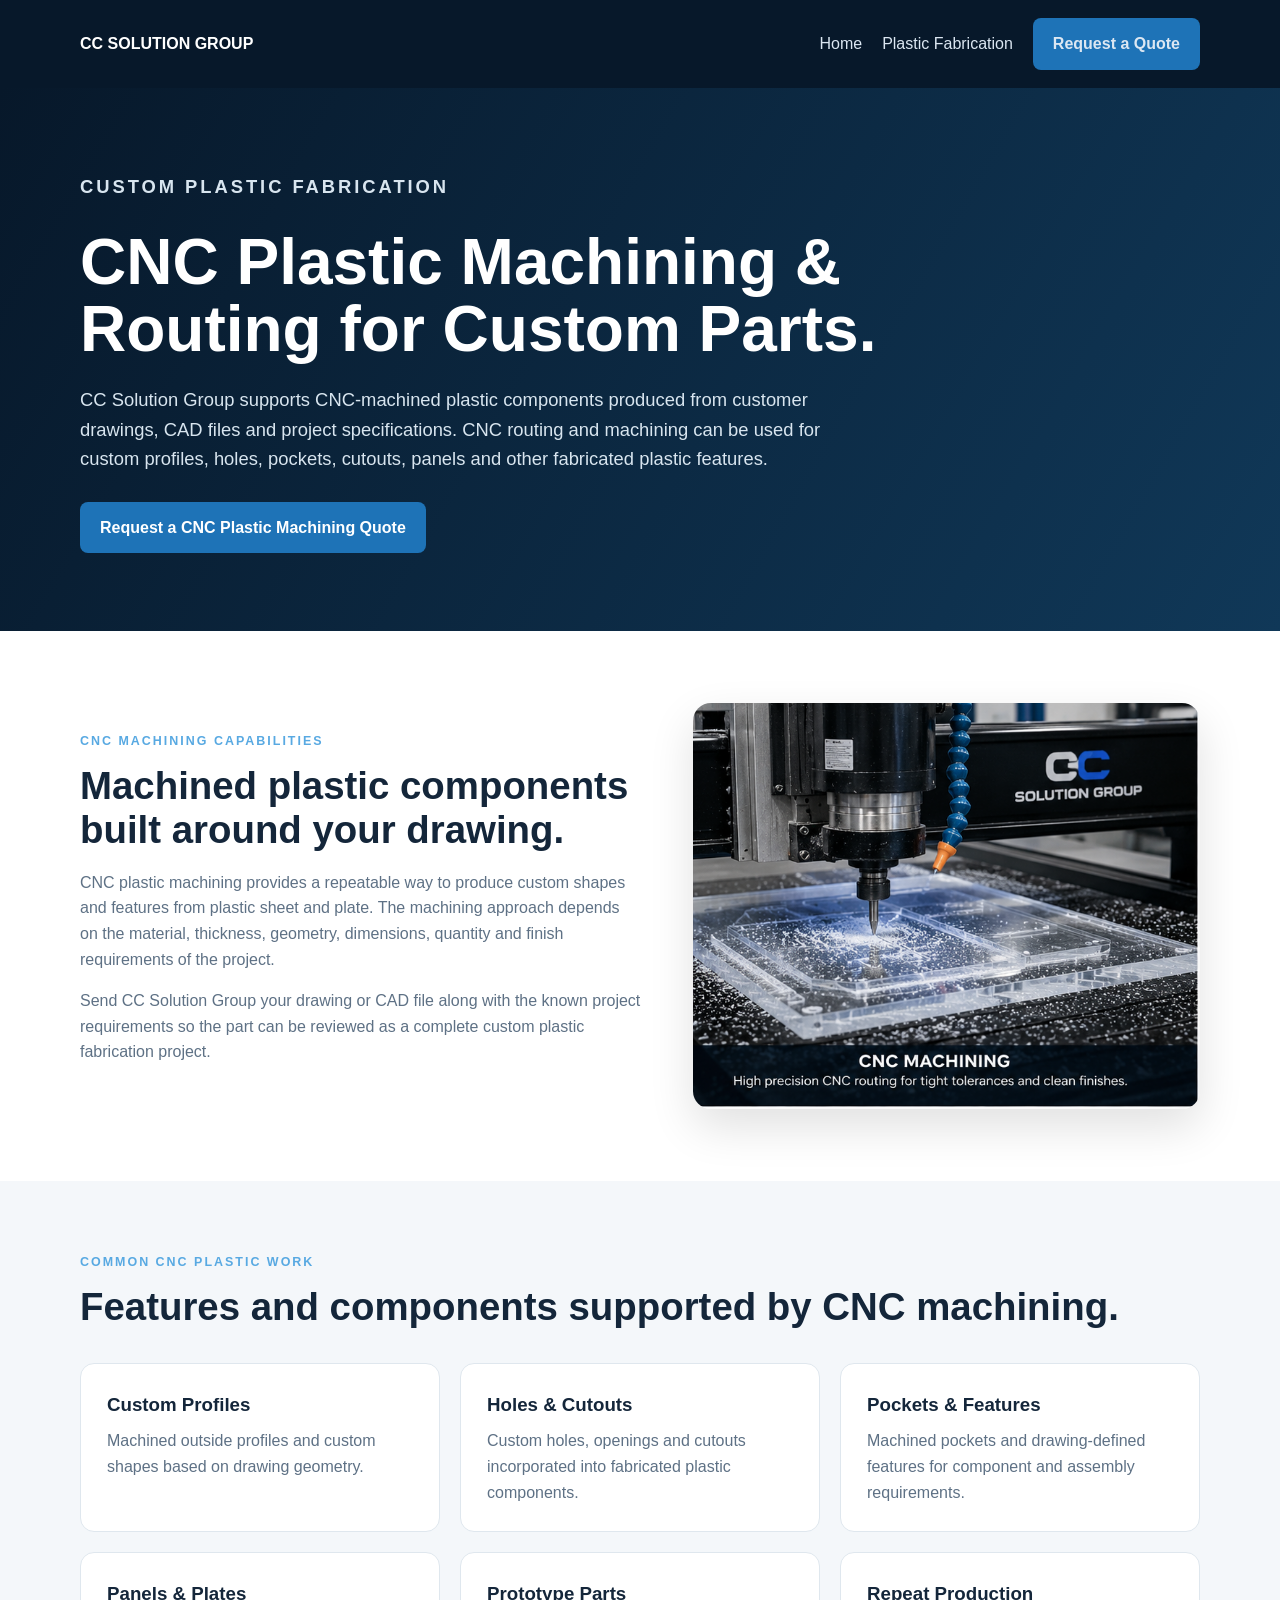
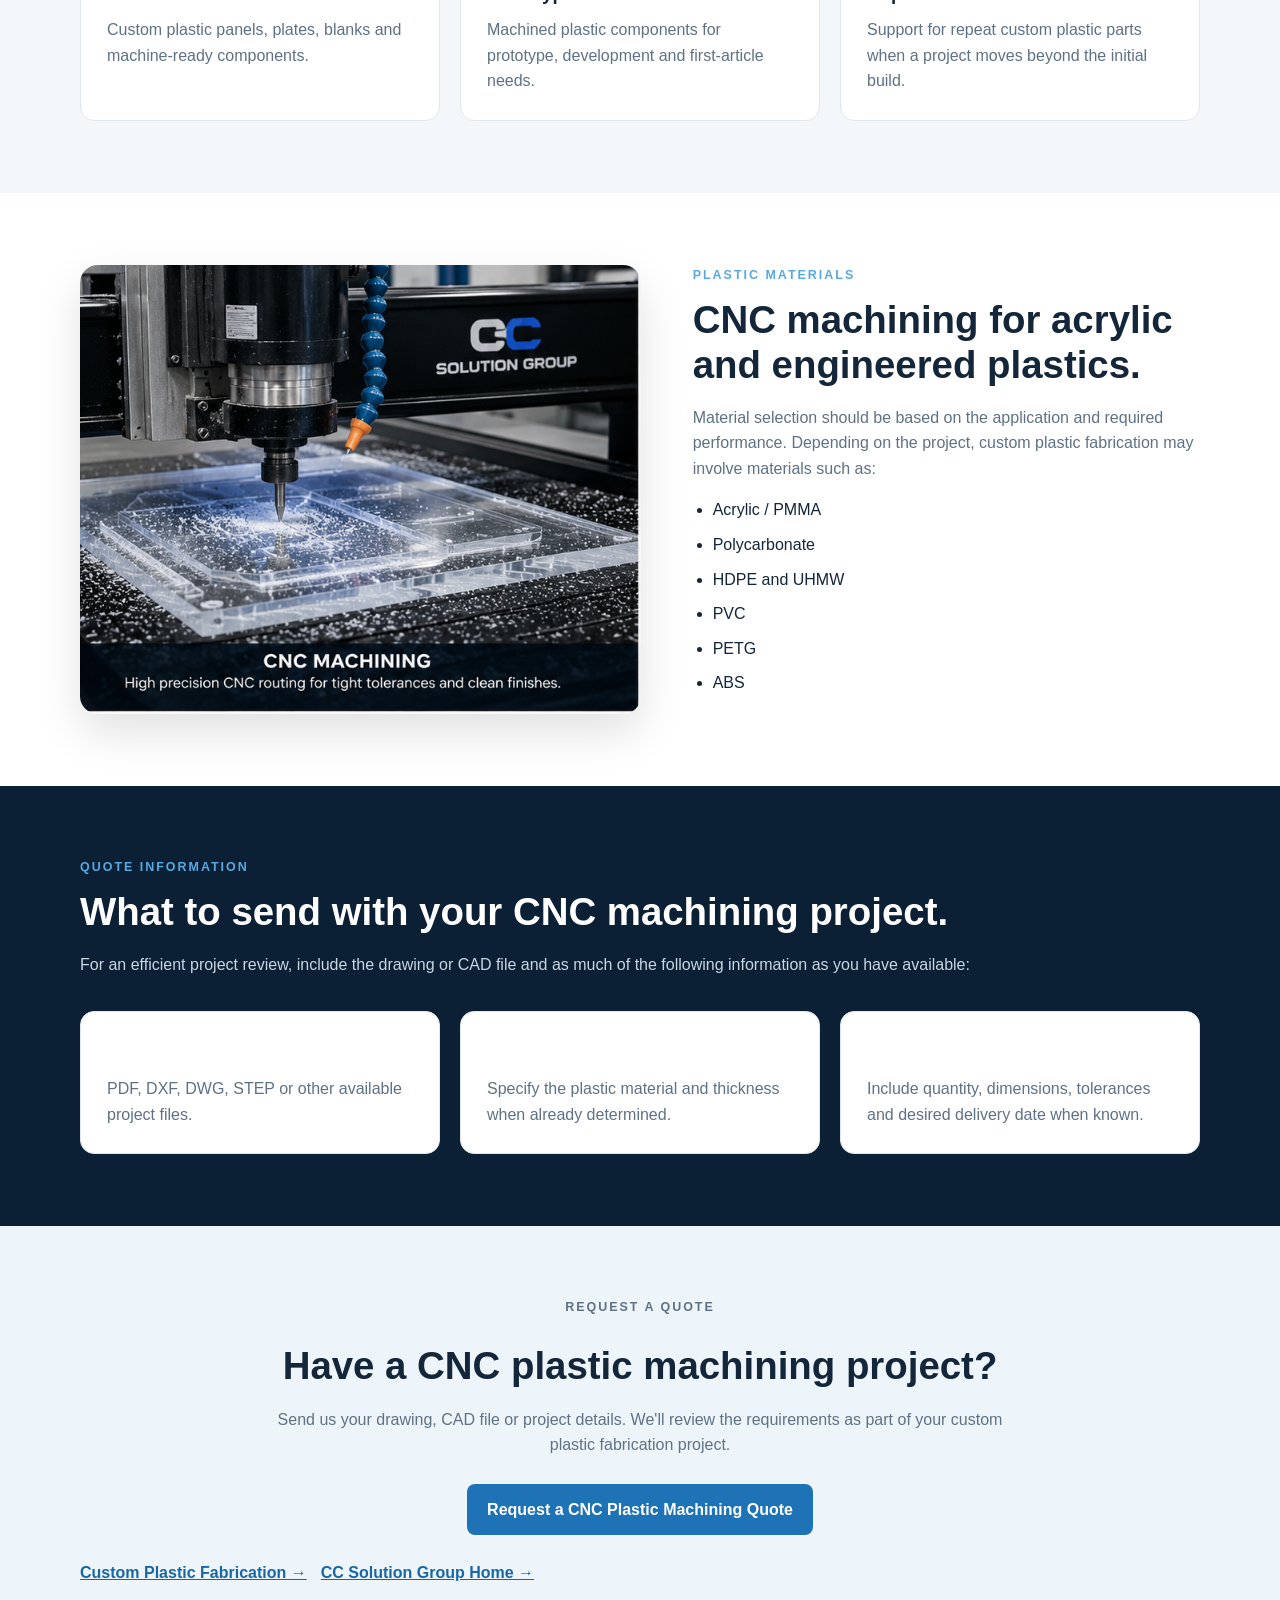
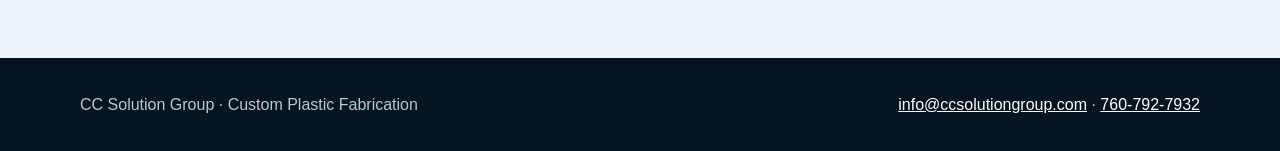
==== cnc-plastic-machining.html @ 5985f424 "Add files via upload" ====
<!doctype html>
<html lang="en"><head>
<meta charset="utf-8"><meta name="viewport" content="width=device-width,initial-scale=1">
<title>CNC Plastic Machining & Routing | CC Solution Group</title>
<meta name="description" content="CNC plastic machining and routing for custom plastic parts, panels and components. CC Solution Group supports acrylic and engineered plastic fabrication from drawings and CAD files.">
<meta name="robots" content="index, follow">
<link rel="canonical" href="https://ccsolutiongroup.com/cnc-plastic-machining.html">
<style>
:root{--navy:#07182a;--blue:#1767a6;--light:#f4f7fa;--text:#14263a;--muted:#5e7185}
*{box-sizing:border-box}body{margin:0;font-family:Arial,Helvetica,sans-serif;color:var(--text);line-height:1.6}.wrap{width:min(1120px,92%);margin:auto}.top{background:var(--navy);color:#fff}.nav{display:flex;justify-content:space-between;align-items:center;padding:18px 0;gap:20px}.brand{font-weight:800;color:#fff;text-decoration:none}.navlinks{display:flex;gap:20px;align-items:center}.navlinks a{color:#dce7f2;text-decoration:none}.btn{display:inline-block;padding:13px 20px;border-radius:8px;background:#1e73b7;color:#fff;text-decoration:none;font-weight:700}.hero{background:linear-gradient(120deg,#07182a,#103858);color:#fff;padding:84px 0 78px}.eyebrow{font-size:.78rem;font-weight:800;letter-spacing:.16em;text-transform:uppercase;color:#58a9e2;margin:0 0 12px}h1{font-size:clamp(2.3rem,5vw,4.2rem);line-height:1.05;margin:0 0 22px;max-width:900px}.hero p{font-size:1.15rem;color:#d8e5ef;max-width:800px;margin:0 0 28px}section{padding:72px 0}.split{display:grid;grid-template-columns:1.05fr .95fr;gap:52px;align-items:center}h2{font-size:clamp(1.8rem,3vw,2.7rem);line-height:1.15;margin:0 0 18px}.copy{color:var(--muted)}img{width:100%;border-radius:18px;display:block;box-shadow:0 18px 45px rgba(0,0,0,.12)}.light{background:var(--light)}.grid{display:grid;grid-template-columns:repeat(3,1fr);gap:20px;margin-top:34px}.card{background:#fff;border:1px solid #dfe7ee;border-radius:14px;padding:26px}.card h3{margin:0 0 8px}.card p{margin:0;color:var(--muted)}.list{padding-left:20px}.list li{margin:9px 0}.dark{background:#0b2035;color:#fff}.dark .copy{color:#c9d6e2}.cta{text-align:center;background:#eef5fa}.cta p{max-width:730px;margin:0 auto 26px;color:var(--muted)}.related{display:flex;gap:14px;flex-wrap:wrap;margin-top:25px}.related a{color:#1767a6;font-weight:700}footer{background:#061421;color:#b9c7d4;padding:34px 0}.footer{display:flex;justify-content:space-between;gap:20px;flex-wrap:wrap}footer a{color:#fff}@media(max-width:800px){.split{grid-template-columns:1fr}.grid{grid-template-columns:1fr 1fr}.navlinks a:not(.btn){display:none}}@media(max-width:520px){.grid{grid-template-columns:1fr}}
</style>
<script type="application/ld+json">{"@context":"https://schema.org","@type":"Service","name":"CNC Plastic Machining","provider":{"@type":"Organization","name":"CC Solution Group","url":"https://ccsolutiongroup.com/"},"url":"https://ccsolutiongroup.com/cnc-plastic-machining.html","description":"CNC plastic machining and routing for custom plastic parts and components from drawings and CAD files."}</script>
</head><body>
<header class="top"><div class="wrap nav"><a class="brand" href="/">CC SOLUTION GROUP</a><nav class="navlinks"><a href="/">Home</a><a href="custom-plastic-fabrication.html">Plastic Fabrication</a><a class="btn" href="/#contact">Request a Quote</a></nav></div></header>
<main>
<section class="hero"><div class="wrap"><p class="eyebrow">Custom Plastic Fabrication</p><h1>CNC Plastic Machining & Routing for Custom Parts.</h1><p>CC Solution Group supports CNC-machined plastic components produced from customer drawings, CAD files and project specifications. CNC routing and machining can be used for custom profiles, holes, pockets, cutouts, panels and other fabricated plastic features.</p><a class="btn" href="/#contact">Request a CNC Plastic Machining Quote</a></div></section>
<section><div class="wrap split"><div><p class="eyebrow">CNC Machining Capabilities</p><h2>Machined plastic components built around your drawing.</h2><p class="copy">CNC plastic machining provides a repeatable way to produce custom shapes and features from plastic sheet and plate. The machining approach depends on the material, thickness, geometry, dimensions, quantity and finish requirements of the project.</p><p class="copy">Send CC Solution Group your drawing or CAD file along with the known project requirements so the part can be reviewed as a complete custom plastic fabrication project.</p></div><img src="cnc-machining.png" alt="CNC plastic machining and routing of custom plastic components"></div></section>
<section class="light"><div class="wrap"><p class="eyebrow">Common CNC Plastic Work</p><h2>Features and components supported by CNC machining.</h2><div class="grid">
<article class="card"><h3>Custom Profiles</h3><p>Machined outside profiles and custom shapes based on drawing geometry.</p></article>
<article class="card"><h3>Holes & Cutouts</h3><p>Custom holes, openings and cutouts incorporated into fabricated plastic components.</p></article>
<article class="card"><h3>Pockets & Features</h3><p>Machined pockets and drawing-defined features for component and assembly requirements.</p></article>
<article class="card"><h3>Panels & Plates</h3><p>Custom plastic panels, plates, blanks and machine-ready components.</p></article>
<article class="card"><h3>Prototype Parts</h3><p>Machined plastic components for prototype, development and first-article needs.</p></article>
<article class="card"><h3>Repeat Production</h3><p>Support for repeat custom plastic parts when a project moves beyond the initial build.</p></article>
</div></div></section>
<section><div class="wrap split"><img src="cnc-machining.png" alt="Custom CNC machined acrylic and plastic parts"><div><p class="eyebrow">Plastic Materials</p><h2>CNC machining for acrylic and engineered plastics.</h2><p class="copy">Material selection should be based on the application and required performance. Depending on the project, custom plastic fabrication may involve materials such as:</p><ul class="list"><li>Acrylic / PMMA</li><li>Polycarbonate</li><li>HDPE and UHMW</li><li>PVC</li><li>PETG</li><li>ABS</li></ul></div></div></section>
<section class="dark"><div class="wrap"><p class="eyebrow">Quote Information</p><h2>What to send with your CNC machining project.</h2><p class="copy">For an efficient project review, include the drawing or CAD file and as much of the following information as you have available:</p><div class="grid"><article class="card"><h3>Drawing / CAD</h3><p>PDF, DXF, DWG, STEP or other available project files.</p></article><article class="card"><h3>Material & Thickness</h3><p>Specify the plastic material and thickness when already determined.</p></article><article class="card"><h3>Quantity & Requirements</h3><p>Include quantity, dimensions, tolerances and desired delivery date when known.</p></article></div></div></section>
<section class="cta"><div class="wrap"><p class="eyebrow">Request a Quote</p><h2>Have a CNC plastic machining project?</h2><p>Send us your drawing, CAD file or project details. We'll review the requirements as part of your custom plastic fabrication project.</p><a class="btn" href="/#contact">Request a CNC Plastic Machining Quote</a><div class="related"><a href="custom-plastic-fabrication.html">Custom Plastic Fabrication →</a><a href="/">CC Solution Group Home →</a></div></div></section>
</main><footer><div class="wrap footer"><span>CC Solution Group · Custom Plastic Fabrication</span><span><a href="mailto:info@ccsolutiongroup.com">info@ccsolutiongroup.com</a> · <a href="tel:7607927932">760-792-7932</a></span></div></footer>
</body></html>
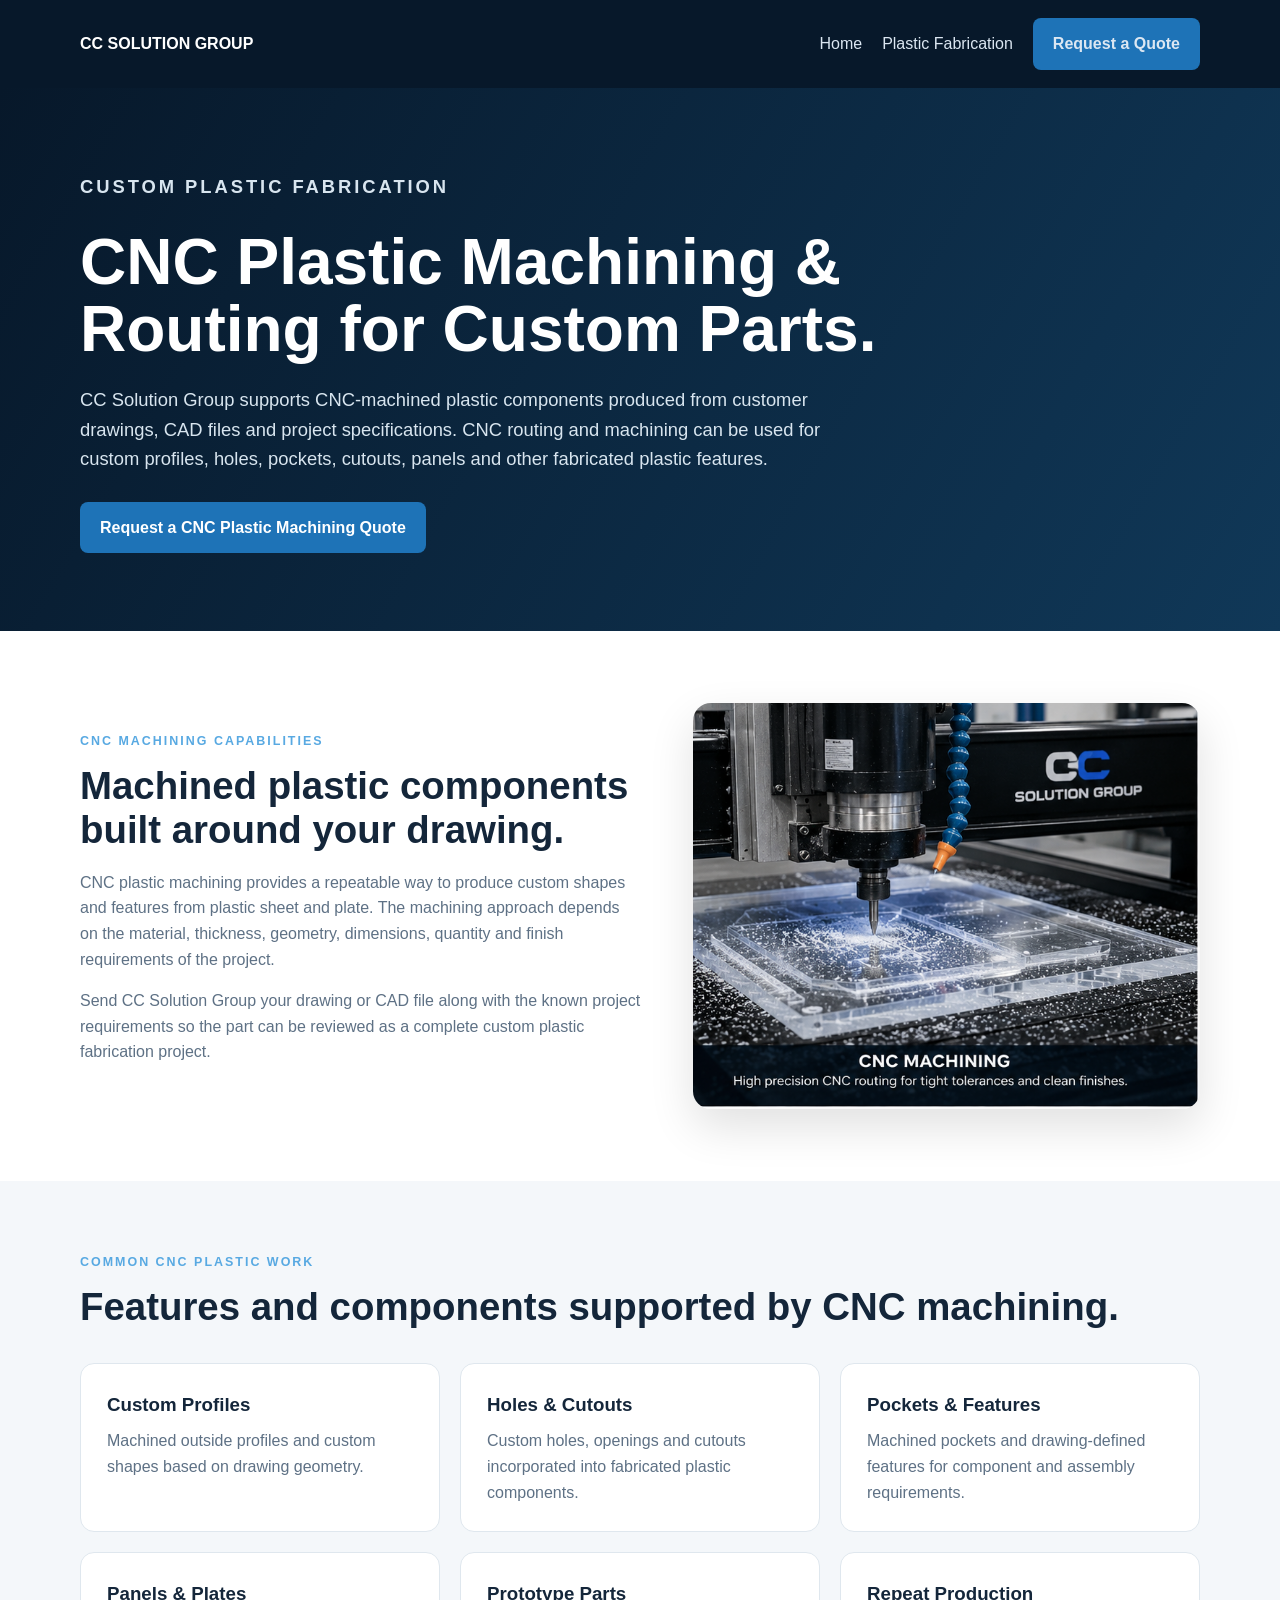
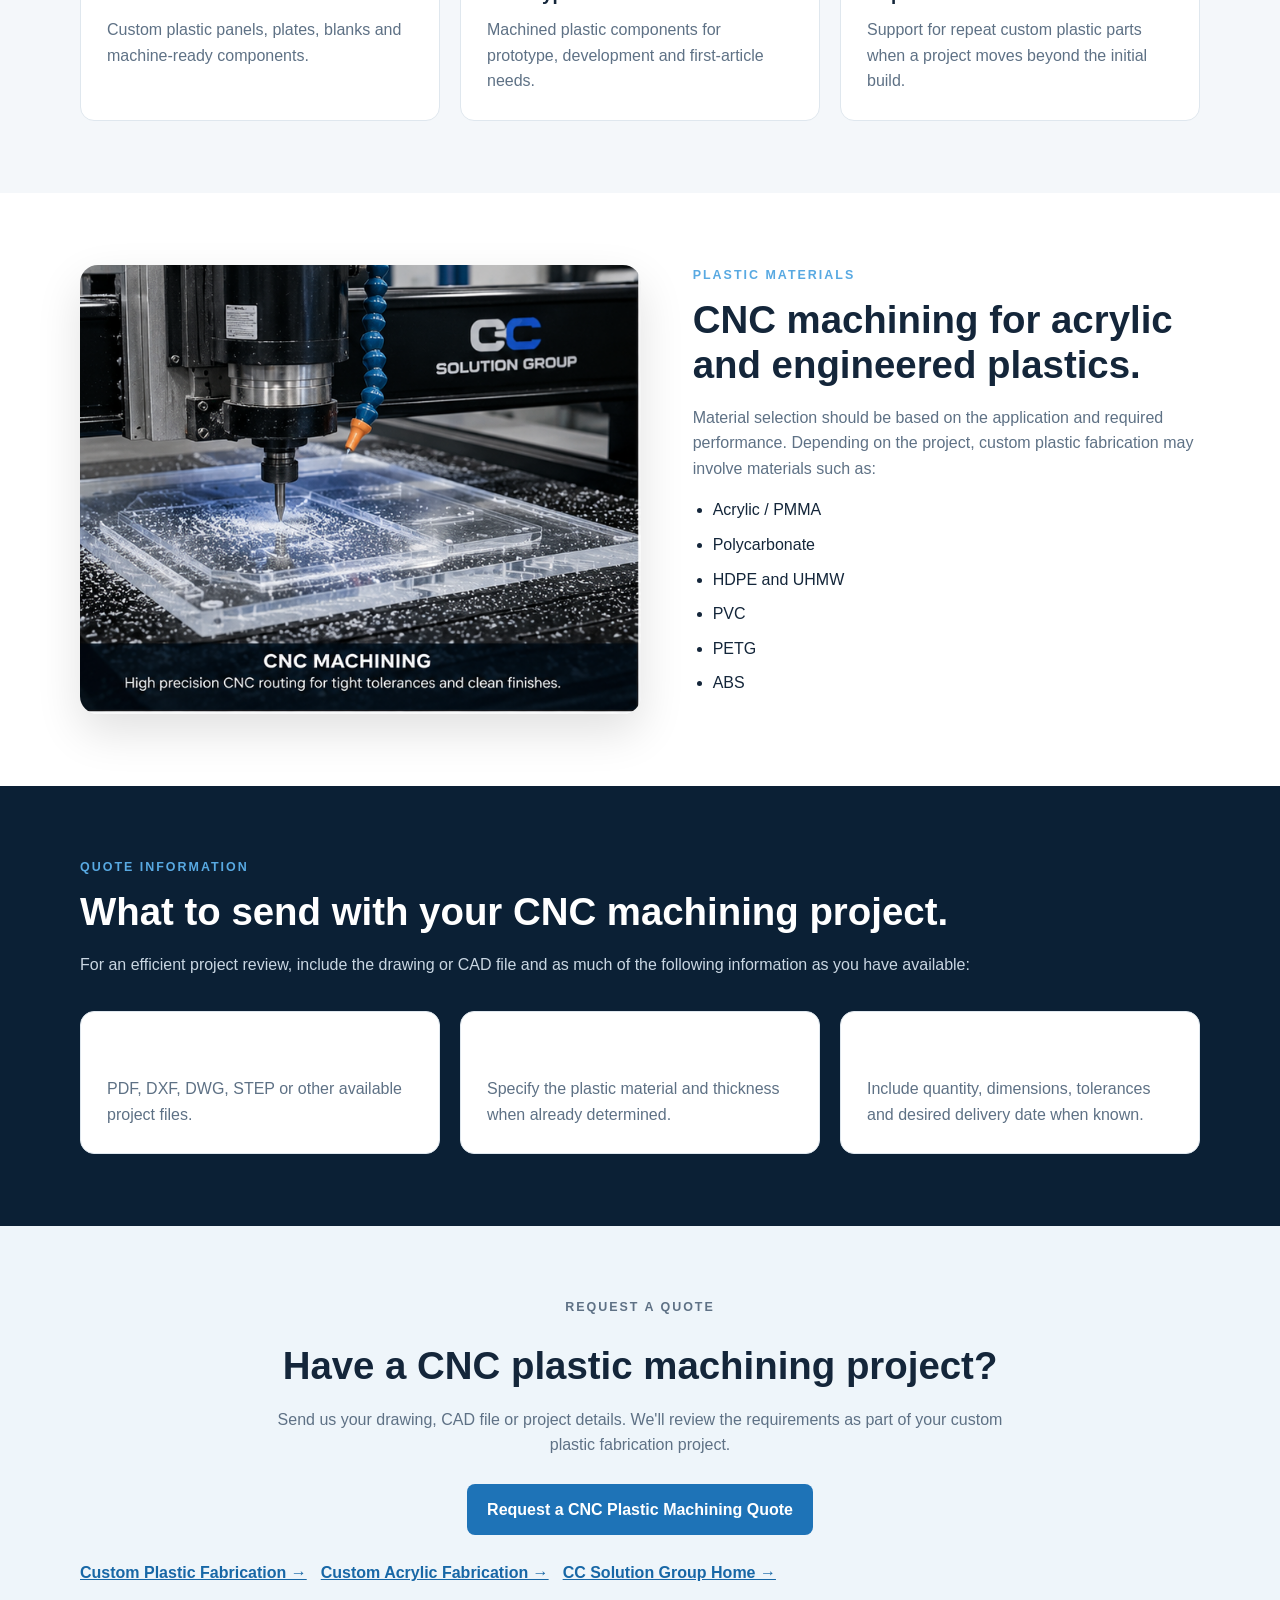
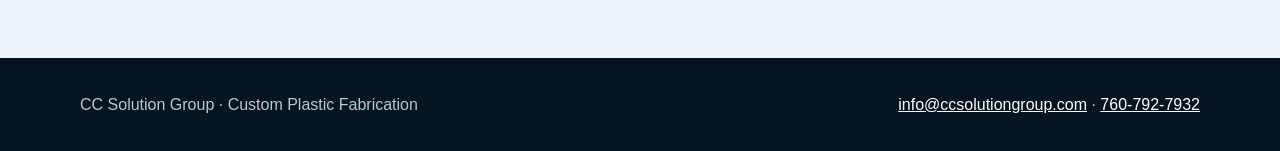
==== commit 3eb93278: "Enhance quote section with acrylic fabrication link Added links to custom acrylic fabrication in the" ====
--- a/cnc-plastic-machining.html
+++ b/cnc-plastic-machining.html
@@ -25,6 +25,6 @@
 </div></div></section>
 <section><div class="wrap split"><img src="cnc-machining.png" alt="Custom CNC machined acrylic and plastic parts"><div><p class="eyebrow">Plastic Materials</p><h2>CNC machining for acrylic and engineered plastics.</h2><p class="copy">Material selection should be based on the application and required performance. Depending on the project, custom plastic fabrication may involve materials such as:</p><ul class="list"><li>Acrylic / PMMA</li><li>Polycarbonate</li><li>HDPE and UHMW</li><li>PVC</li><li>PETG</li><li>ABS</li></ul></div></div></section>
 <section class="dark"><div class="wrap"><p class="eyebrow">Quote Information</p><h2>What to send with your CNC machining project.</h2><p class="copy">For an efficient project review, include the drawing or CAD file and as much of the following information as you have available:</p><div class="grid"><article class="card"><h3>Drawing / CAD</h3><p>PDF, DXF, DWG, STEP or other available project files.</p></article><article class="card"><h3>Material & Thickness</h3><p>Specify the plastic material and thickness when already determined.</p></article><article class="card"><h3>Quantity & Requirements</h3><p>Include quantity, dimensions, tolerances and desired delivery date when known.</p></article></div></div></section>
-<section class="cta"><div class="wrap"><p class="eyebrow">Request a Quote</p><h2>Have a CNC plastic machining project?</h2><p>Send us your drawing, CAD file or project details. We'll review the requirements as part of your custom plastic fabrication project.</p><a class="btn" href="/#contact">Request a CNC Plastic Machining Quote</a><div class="related"><a href="custom-plastic-fabrication.html">Custom Plastic Fabrication →</a><a href="/">CC Solution Group Home →</a></div></div></section>
+<section class="cta"><div class="wrap"><p class="eyebrow">Request a Quote</p><h2>Have a CNC plastic machining project?</h2><p>Send us your drawing, CAD file or project details. We'll review the requirements as part of your custom plastic fabrication project.</p><a class="btn" href="/#contact">Request a CNC Plastic Machining Quote</a><div class="related"><a href="custom-plastic-fabrication.html">Custom Plastic Fabrication →</a><a href="custom-acrylic-fabrication.html">Custom Acrylic Fabrication →</a><a href="/">CC Solution Group Home →</a></div></div></section>
 </main><footer><div class="wrap footer"><span>CC Solution Group · Custom Plastic Fabrication</span><span><a href="mailto:info@ccsolutiongroup.com">info@ccsolutiongroup.com</a> · <a href="tel:7607927932">760-792-7932</a></span></div></footer>
-</body></html>+</body></html>
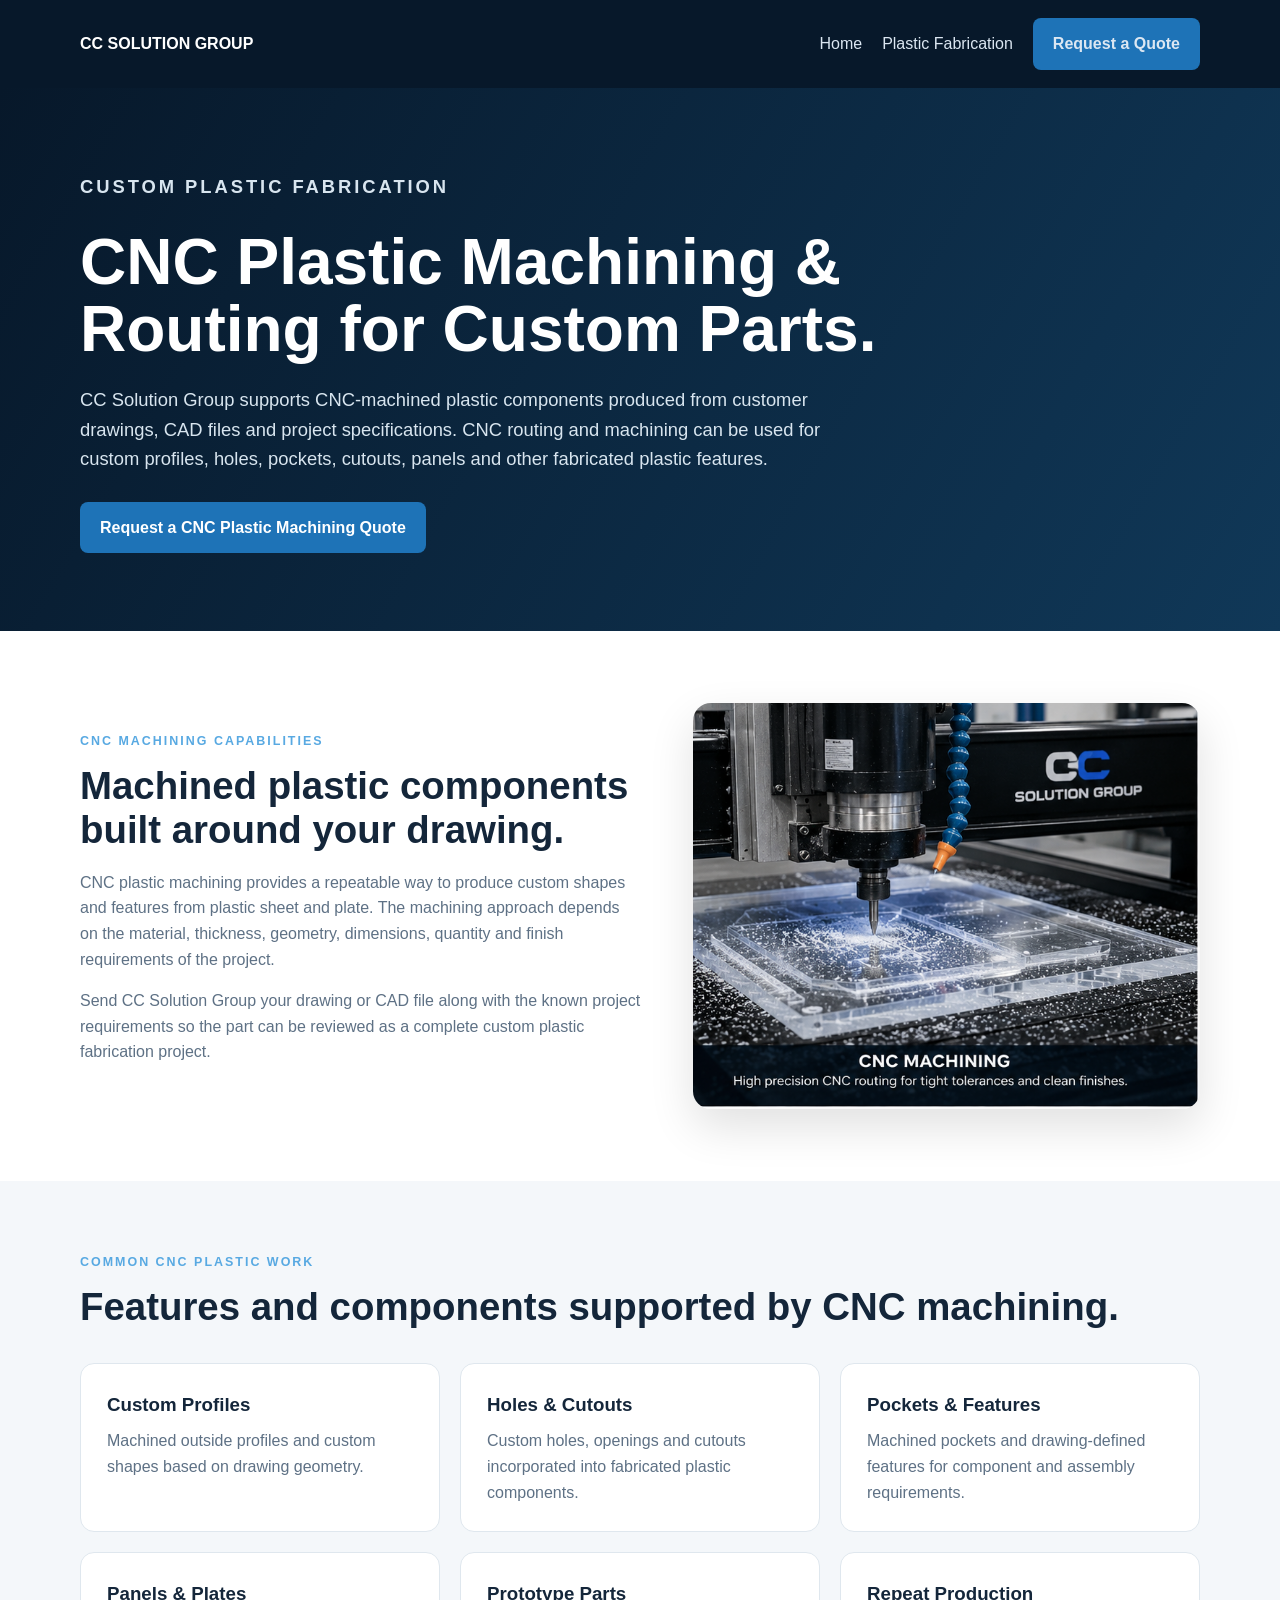
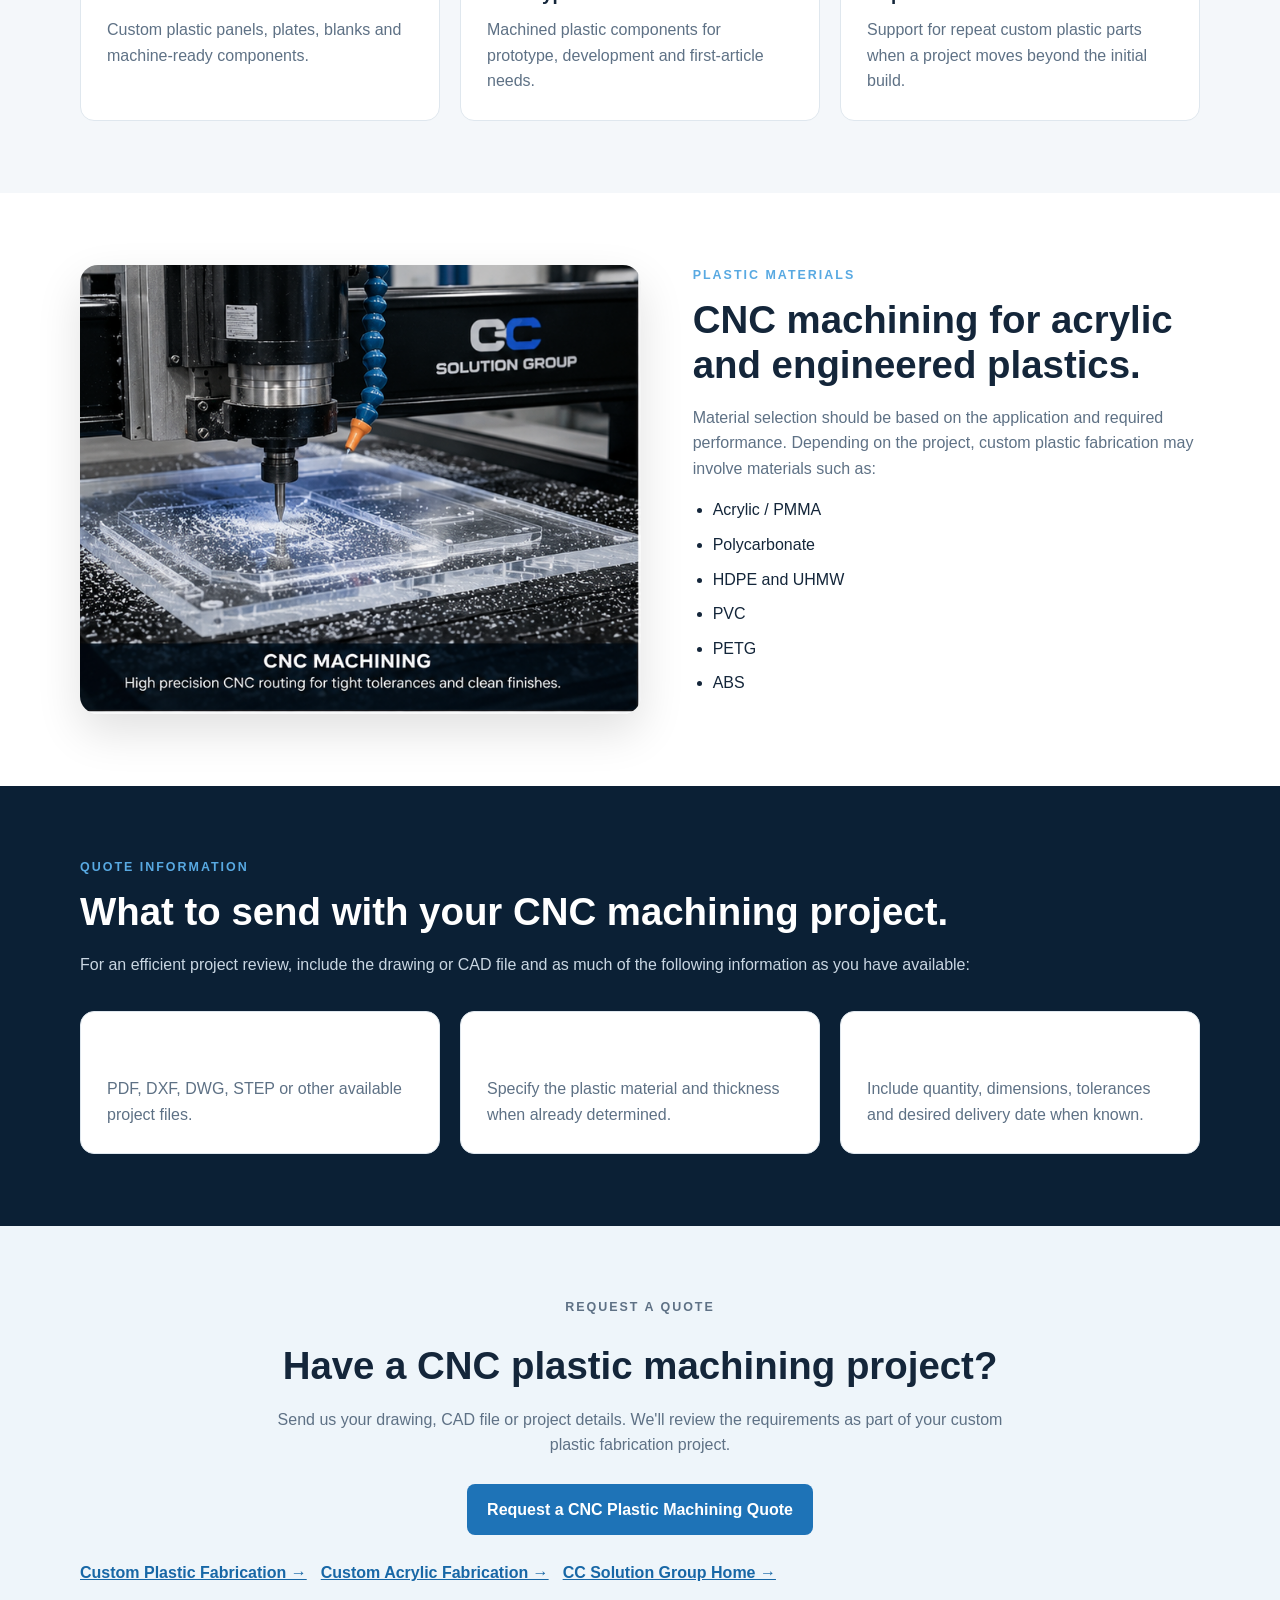
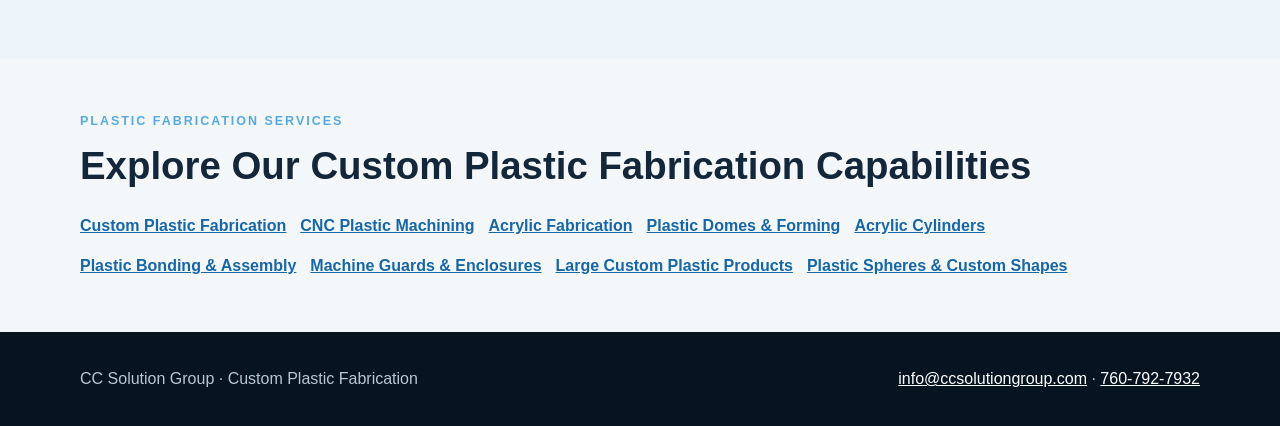
==== commit c406b9b7: "Duplicate CNC machining and materials sections Added duplicate sections for CNC machining capabiliti" ====
--- a/cnc-plastic-machining.html
+++ b/cnc-plastic-machining.html
@@ -10,11 +10,13 @@
 *{box-sizing:border-box}body{margin:0;font-family:Arial,Helvetica,sans-serif;color:var(--text);line-height:1.6}.wrap{width:min(1120px,92%);margin:auto}.top{background:var(--navy);color:#fff}.nav{display:flex;justify-content:space-between;align-items:center;padding:18px 0;gap:20px}.brand{font-weight:800;color:#fff;text-decoration:none}.navlinks{display:flex;gap:20px;align-items:center}.navlinks a{color:#dce7f2;text-decoration:none}.btn{display:inline-block;padding:13px 20px;border-radius:8px;background:#1e73b7;color:#fff;text-decoration:none;font-weight:700}.hero{background:linear-gradient(120deg,#07182a,#103858);color:#fff;padding:84px 0 78px}.eyebrow{font-size:.78rem;font-weight:800;letter-spacing:.16em;text-transform:uppercase;color:#58a9e2;margin:0 0 12px}h1{font-size:clamp(2.3rem,5vw,4.2rem);line-height:1.05;margin:0 0 22px;max-width:900px}.hero p{font-size:1.15rem;color:#d8e5ef;max-width:800px;margin:0 0 28px}section{padding:72px 0}.split{display:grid;grid-template-columns:1.05fr .95fr;gap:52px;align-items:center}h2{font-size:clamp(1.8rem,3vw,2.7rem);line-height:1.15;margin:0 0 18px}.copy{color:var(--muted)}img{width:100%;border-radius:18px;display:block;box-shadow:0 18px 45px rgba(0,0,0,.12)}.light{background:var(--light)}.grid{display:grid;grid-template-columns:repeat(3,1fr);gap:20px;margin-top:34px}.card{background:#fff;border:1px solid #dfe7ee;border-radius:14px;padding:26px}.card h3{margin:0 0 8px}.card p{margin:0;color:var(--muted)}.list{padding-left:20px}.list li{margin:9px 0}.dark{background:#0b2035;color:#fff}.dark .copy{color:#c9d6e2}.cta{text-align:center;background:#eef5fa}.cta p{max-width:730px;margin:0 auto 26px;color:var(--muted)}.related{display:flex;gap:14px;flex-wrap:wrap;margin-top:25px}.related a{color:#1767a6;font-weight:700}footer{background:#061421;color:#b9c7d4;padding:34px 0}.footer{display:flex;justify-content:space-between;gap:20px;flex-wrap:wrap}footer a{color:#fff}@media(max-width:800px){.split{grid-template-columns:1fr}.grid{grid-template-columns:1fr 1fr}.navlinks a:not(.btn){display:none}}@media(max-width:520px){.grid{grid-template-columns:1fr}}
 </style>
 <script type="application/ld+json">{"@context":"https://schema.org","@type":"Service","name":"CNC Plastic Machining","provider":{"@type":"Organization","name":"CC Solution Group","url":"https://ccsolutiongroup.com/"},"url":"https://ccsolutiongroup.com/cnc-plastic-machining.html","description":"CNC plastic machining and routing for custom plastic parts and components from drawings and CAD files."}</script>
+
+<meta property="og:type" content="website"><meta property="og:title" content="CNC Plastic Machining & Routing | CC Solution Group"><meta property="og:description" content="CNC plastic machining and routing for custom plastic parts, panels and components. CC Solution Group supports acrylic and engineered plastic fabrication from drawings and CAD files."><meta property="og:url" content="https://ccsolutiongroup.com/cnc-plastic-machining.html"><meta name="twitter:card" content="summary"><meta name="twitter:title" content="CNC Plastic Machining & Routing | CC Solution Group"><meta name="twitter:description" content="CNC plastic machining and routing for custom plastic parts, panels and components. CC Solution Group supports acrylic and engineered plastic fabrication from drawings and CAD files.">
 </head><body>
 <header class="top"><div class="wrap nav"><a class="brand" href="/">CC SOLUTION GROUP</a><nav class="navlinks"><a href="/">Home</a><a href="custom-plastic-fabrication.html">Plastic Fabrication</a><a class="btn" href="/#contact">Request a Quote</a></nav></div></header>
 <main>
 <section class="hero"><div class="wrap"><p class="eyebrow">Custom Plastic Fabrication</p><h1>CNC Plastic Machining & Routing for Custom Parts.</h1><p>CC Solution Group supports CNC-machined plastic components produced from customer drawings, CAD files and project specifications. CNC routing and machining can be used for custom profiles, holes, pockets, cutouts, panels and other fabricated plastic features.</p><a class="btn" href="/#contact">Request a CNC Plastic Machining Quote</a></div></section>
-<section><div class="wrap split"><div><p class="eyebrow">CNC Machining Capabilities</p><h2>Machined plastic components built around your drawing.</h2><p class="copy">CNC plastic machining provides a repeatable way to produce custom shapes and features from plastic sheet and plate. The machining approach depends on the material, thickness, geometry, dimensions, quantity and finish requirements of the project.</p><p class="copy">Send CC Solution Group your drawing or CAD file along with the known project requirements so the part can be reviewed as a complete custom plastic fabrication project.</p></div><img src="cnc-machining.png" alt="CNC plastic machining and routing of custom plastic components"></div></section>
+<section><div class="wrap split"><div><p class="eyebrow">CNC Machining Capabilities</p><h2>Machined plastic components built around your drawing.</h2><p class="copy">CNC plastic machining provides a repeatable way to produce custom shapes and features from plastic sheet and plate. The machining approach depends on the material, thickness, geometry, dimensions, quantity and finish requirements of the project.</p><p class="copy">Send CC Solution Group your drawing or CAD file along with the known project requirements so the part can be reviewed as a complete custom plastic fabrication project.</p></div><img loading="lazy" decoding="async" src="cnc-machining.png" alt="CNC plastic machining and routing of custom plastic components"></div></section>
 <section class="light"><div class="wrap"><p class="eyebrow">Common CNC Plastic Work</p><h2>Features and components supported by CNC machining.</h2><div class="grid">
 <article class="card"><h3>Custom Profiles</h3><p>Machined outside profiles and custom shapes based on drawing geometry.</p></article>
 <article class="card"><h3>Holes & Cutouts</h3><p>Custom holes, openings and cutouts incorporated into fabricated plastic components.</p></article>
@@ -23,8 +25,22 @@
 <article class="card"><h3>Prototype Parts</h3><p>Machined plastic components for prototype, development and first-article needs.</p></article>
 <article class="card"><h3>Repeat Production</h3><p>Support for repeat custom plastic parts when a project moves beyond the initial build.</p></article>
 </div></div></section>
-<section><div class="wrap split"><img src="cnc-machining.png" alt="Custom CNC machined acrylic and plastic parts"><div><p class="eyebrow">Plastic Materials</p><h2>CNC machining for acrylic and engineered plastics.</h2><p class="copy">Material selection should be based on the application and required performance. Depending on the project, custom plastic fabrication may involve materials such as:</p><ul class="list"><li>Acrylic / PMMA</li><li>Polycarbonate</li><li>HDPE and UHMW</li><li>PVC</li><li>PETG</li><li>ABS</li></ul></div></div></section>
+<section><div class="wrap split"><img loading="lazy" decoding="async" src="cnc-machining.png" alt="Custom CNC machined acrylic and plastic parts"><div><p class="eyebrow">Plastic Materials</p><h2>CNC machining for acrylic and engineered plastics.</h2><p class="copy">Material selection should be based on the application and required performance. Depending on the project, custom plastic fabrication may involve materials such as:</p><ul class="list"><li>Acrylic / PMMA</li><li>Polycarbonate</li><li>HDPE and UHMW</li><li>PVC</li><li>PETG</li><li>ABS</li></ul></div></div></section>
 <section class="dark"><div class="wrap"><p class="eyebrow">Quote Information</p><h2>What to send with your CNC machining project.</h2><p class="copy">For an efficient project review, include the drawing or CAD file and as much of the following information as you have available:</p><div class="grid"><article class="card"><h3>Drawing / CAD</h3><p>PDF, DXF, DWG, STEP or other available project files.</p></article><article class="card"><h3>Material & Thickness</h3><p>Specify the plastic material and thickness when already determined.</p></article><article class="card"><h3>Quantity & Requirements</h3><p>Include quantity, dimensions, tolerances and desired delivery date when known.</p></article></div></div></section>
 <section class="cta"><div class="wrap"><p class="eyebrow">Request a Quote</p><h2>Have a CNC plastic machining project?</h2><p>Send us your drawing, CAD file or project details. We'll review the requirements as part of your custom plastic fabrication project.</p><a class="btn" href="/#contact">Request a CNC Plastic Machining Quote</a><div class="related"><a href="custom-plastic-fabrication.html">Custom Plastic Fabrication →</a><a href="custom-acrylic-fabrication.html">Custom Acrylic Fabrication →</a><a href="/">CC Solution Group Home →</a></div></div></section>
+<section class="seo-service-directory" style="padding:54px 0;background:#f4f7fa">
+<div class="wrap"><p class="eyebrow">Plastic Fabrication Services</p>
+<h2>Explore Our Custom Plastic Fabrication Capabilities</h2>
+<div class="related">
+<a href="custom-plastic-fabrication.html">Custom Plastic Fabrication</a>
+<a href="cnc-plastic-machining.html">CNC Plastic Machining</a>
+<a href="custom-acrylic-fabrication.html">Acrylic Fabrication</a>
+<a href="plastic-domes-forming.html">Plastic Domes &amp; Forming</a>
+<a href="custom-acrylic-cylinders.html">Acrylic Cylinders</a>
+<a href="plastic-bonding-assembly.html">Plastic Bonding &amp; Assembly</a>
+<a href="machine-guards-enclosures.html">Machine Guards &amp; Enclosures</a>
+<a href="large-custom-plastic-products.html">Large Custom Plastic Products</a>
+<a href="plastic-spheres-custom-shapes.html">Plastic Spheres &amp; Custom Shapes</a>
+</div></div></section>
 </main><footer><div class="wrap footer"><span>CC Solution Group · Custom Plastic Fabrication</span><span><a href="mailto:info@ccsolutiongroup.com">info@ccsolutiongroup.com</a> · <a href="tel:7607927932">760-792-7932</a></span></div></footer>
 </body></html>
